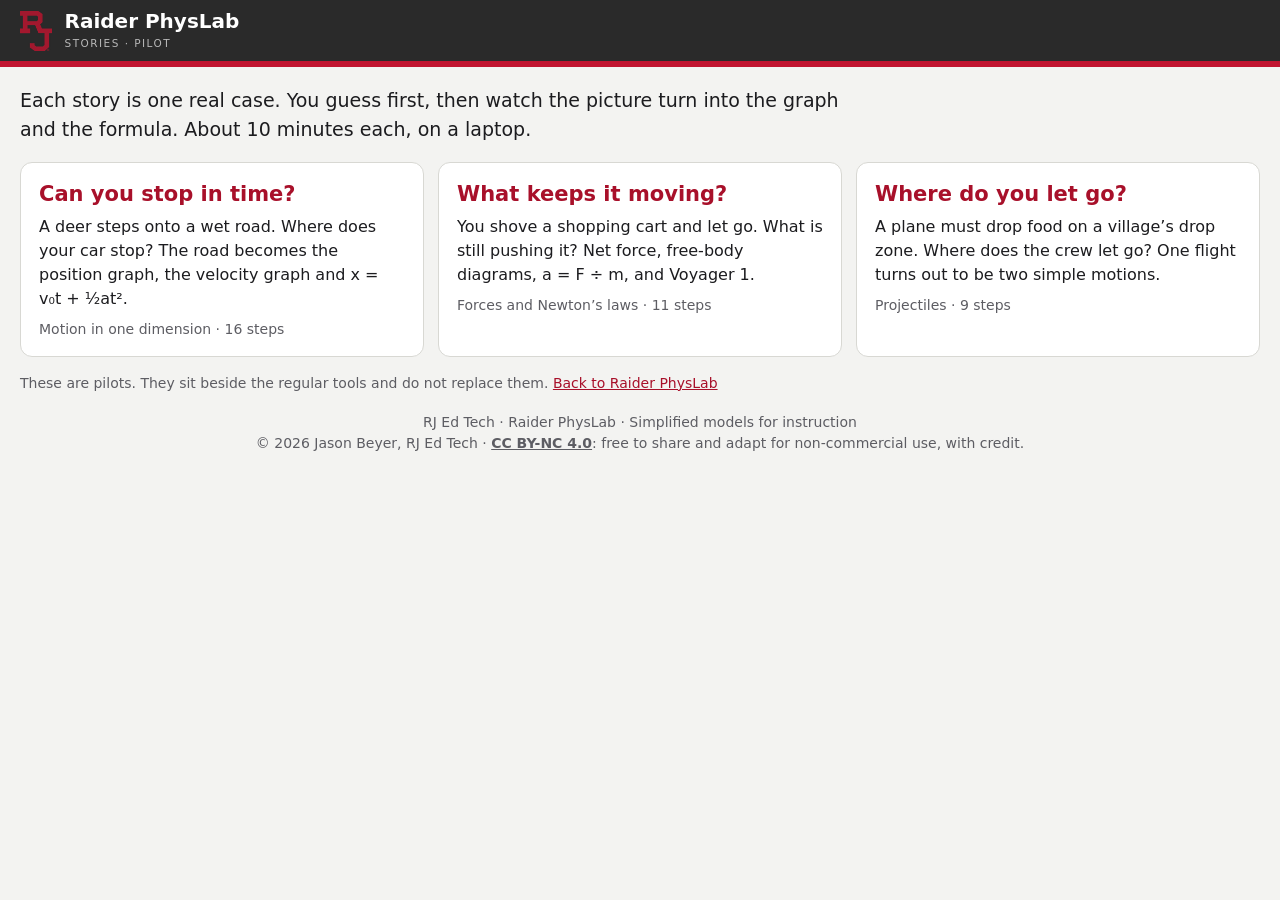
==== story/index.html @ 0ffe0995 "Story pages: Projectiles story (Where do you let go?), put-the-story-in-order cards, story index - s" ====
<!DOCTYPE html>
<html lang="en" data-theme="light">
<head>
<meta charset="utf-8">
<meta name="viewport" content="width=device-width, initial-scale=1">
<title>Stories · Raider PhysLab</title>
<meta name="description" content="Raider PhysLab stories: one real case each, where students predict first and watch the picture turn into the graph and the formula.">
<link rel="icon" href="../favicon.ico" sizes="any">
<link rel="icon" href="../favicon.svg" type="image/svg+xml">
<link rel="stylesheet" href="kit.css?v=20261120d">
</head>
<body>
<header class="mast"><div class="mast-in">
  <img src="[data-uri]" alt="RJ">
  <div><h1>Raider PhysLab</h1><p>Stories · pilot</p></div>
</div></header>
<main class="wrap">
  <p style="font-size:19px;max-width:820px">Each story is one real case. You guess first, then watch the picture turn into the graph and the formula. About 10 minutes each, on a laptop.</p>
  <ul class="stories">
    <li><a href="motion.html"><h2>Can you stop in time?</h2><p>A deer steps onto a wet road. Where does your car stop? The road becomes the position graph, the velocity graph and x = v₀t + ½at².</p><span class="small">Motion in one dimension · 16 steps</span></a></li>
    <li><a href="forces.html"><h2>What keeps it moving?</h2><p>You shove a shopping cart and let go. What is still pushing it? Net force, free-body diagrams, a = F ÷ m, and Voyager 1.</p><span class="small">Forces and Newton’s laws · 11 steps</span></a></li>
    <li><a href="projectile.html"><h2>Where do you let go?</h2><p>A plane must drop food on a village’s drop zone. Where does the crew let go? One flight turns out to be two simple motions.</p><span class="small">Projectiles · 9 steps</span></a></li>
  </ul>
  <p class="small">These are pilots. They sit beside the regular tools and do not replace them. <a href="../index.html">Back to Raider PhysLab</a></p>
  <p class="foot">RJ Ed Tech · Raider PhysLab · Simplified models for instruction<br>
  © 2026 Jason Beyer, RJ Ed Tech · <a href="https://creativecommons.org/licenses/by-nc/4.0/" target="_blank" rel="license noopener">CC BY-NC 4.0</a>: free to share and adapt for non-commercial use, with credit.</p>
</main>
<script data-goatcounter="https://rjedtech.goatcounter.com/count" async src="//gc.zgo.at/count.js"></script>
</body>
</html>
---- story/kit.css ----
:root{--bg:#f3f3f1;--card:#fff;--card2:#f7f7f5;--fg:#1c1c1f;--muted:#5d5d63;--line:#d8d8d3;--rj:#C11430;--rj-ink:#a8102a;--focus:#1f6feb;--good:#1b7339;
  --font:"Segoe UI",system-ui,-apple-system,Roboto,"Helvetica Neue",Arial,sans-serif}
*{box-sizing:border-box}
[hidden]{display:none!important}
html{color-scheme:light;overflow-x:clip}
body{margin:0;background:var(--bg);color:var(--fg);font:16px/1.5 var(--font);padding:0 16px 40px}
button,select,input,textarea{font:inherit;color:inherit}
:focus-visible{outline:2px solid var(--focus);outline-offset:2px}
a{color:var(--rj-ink)}
/* RJ Ed Tech masthead: suite standard (charcoal band, 6px Raider-red rule) */
.mast{background:#2a2a2a;border-bottom:6px solid var(--rj);margin:0 -16px 12px;padding:10px 16px;color:#fff}
.mast-in{max-width:1240px;margin:0 auto;display:flex;align-items:center;gap:13px;flex-wrap:wrap}
.mast img{height:40px;width:auto;display:block}
.mast h1{font-size:20px;font-weight:700;line-height:1.15;margin:0}
.mast p{color:#b8b8b8;font-size:10.5px;letter-spacing:.14em;text-transform:uppercase;margin:3px 0 0;line-height:1.45}
.wrap{max-width:1240px;margin:0 auto}
.chs{display:flex;flex-wrap:wrap;gap:6px;margin:0 0 0 auto;padding:0;list-style:none}
.chs button{border:1px solid rgba(255,255,255,.28);background:none;border-radius:999px;padding:5px 10px;font-size:14px;font-weight:600;color:#c9c9c9;cursor:pointer}
.chs button b{color:#ff8a9c;margin-right:5px}
.chs button.seen{color:#fff}
.chs button:hover{background:rgba(255,255,255,.1)}
.chs button[aria-current="step"]{background:var(--rj);border-color:var(--rj);color:#fff}
.chs button[aria-current="step"] b{color:#fff}
.stage{background:var(--card);border:1px solid var(--line);border-radius:12px;overflow:hidden;margin:0 auto;line-height:0}
canvas{display:block;width:100%;touch-action:none}
.talk{max-width:1240px;margin:10px auto 0;display:grid;grid-template-columns:1fr auto;gap:8px 20px;align-items:start}
.cap{font-size:19px;line-height:1.4;margin:0;min-height:54px;text-wrap:pretty}
.cap b{font-weight:700}
.alt{grid-column:1/-1;background:#fff4dc;border:1px solid #e6cf9a;border-radius:8px;padding:8px 12px;font-size:16px;margin:0}
.row2{grid-column:1/-1;display:flex;flex-wrap:wrap;gap:8px 14px;align-items:center;min-height:40px}
.act{display:flex;flex-wrap:wrap;gap:8px 18px;align-items:center}
.tools{margin-left:auto;display:flex;gap:6px;align-items:center;flex-wrap:wrap}
.btn.sm{padding:6px 10px;font-size:14px;font-weight:600}
.act label{display:flex;align-items:center;gap:10px;font-weight:600;font-size:15px}
.act input[type=range]{width:160px;accent-color:var(--rj)}
.act output{font-weight:700;min-width:118px;font-variant-numeric:tabular-nums}
.seg{display:inline-flex;border:1px solid var(--line);border-radius:10px;overflow:hidden;background:var(--card)}
.seg button{border:0;background:none;padding:8px 14px;font-weight:600;cursor:pointer;border-right:1px solid var(--line)}
.seg button:last-child{border-right:0}
.seg button[aria-pressed="true"]{background:var(--fg);color:#fff}
.seg button.done:not([aria-pressed="true"]){background:#e9f4ec}
.choice{border:2px solid var(--line);background:var(--card);border-radius:10px;padding:8px 18px;font-weight:700;font-size:17px;cursor:pointer}
.choice:hover{border-color:var(--fg)}
.choice.right{border-color:var(--good);background:#e9f4ec}
.choice.wrong{border-color:#b3261e;background:#fbeceb}
.navs{display:flex;gap:8px;align-items:center;justify-content:flex-end;flex-wrap:wrap}
.btn{border:1px solid var(--line);background:var(--card);border-radius:10px;padding:9px 16px;font-weight:600;cursor:pointer;white-space:nowrap}
.btn:hover{border-color:var(--fg)}
.btn.pri{background:var(--rj);border-color:var(--rj);color:#fff;font-size:17px;padding:9px 22px}
.btn.pri:hover{background:var(--rj-ink)}
.btn.pri.wait{background:#b9b9b4;border-color:#b9b9b4;cursor:default}
.btn[aria-pressed="true"]{background:var(--fg);color:#fff;border-color:var(--fg)}
.hint{font-size:15px;color:var(--muted);font-weight:600}
.count{font-size:14px;color:var(--muted);margin-right:4px;white-space:nowrap}
.card{max-width:1240px;margin:16px auto 0;background:var(--card);border:1px solid var(--line);border-radius:12px;padding:14px 18px}
.card h2{font-size:18px;margin:0 0 8px}
.card label{display:block;font-weight:600;margin:10px 0 4px}
.card textarea,.card input[type=text]{width:100%;border:1px solid var(--line);border-radius:8px;padding:8px 10px;background:var(--card2)}
.card textarea{min-height:64px;resize:vertical}
.card .row{display:flex;flex-wrap:wrap;gap:6px 18px;font-weight:500}
.card .row label{display:flex;gap:6px;align-items:center;margin:0;font-weight:500}
.card summary{font-weight:700;cursor:pointer}
.card li{margin:4px 0}
.small{font-size:14px;color:var(--muted)}
.foot{margin-top:18px;font-size:14px;color:var(--muted);text-align:center}
.foot a{color:inherit;font-weight:600}
@media (max-width:700px){.talk{grid-template-columns:1fr}.navs{justify-content:flex-start}.tools{margin-left:0}.cap{font-size:17px}.rot{display:block!important}}
.rot{display:none;background:#fff4dc;border:1px solid #e6cf9a;border-radius:8px;padding:8px 12px;margin:0 0 10px;font-size:15px}
.chip{display:inline-block;border:1px solid var(--line);border-radius:999px;padding:2px 10px;margin:2px 4px 2px 0;font-size:14px;color:var(--muted);background:var(--card2)}
.chip.on{background:#e9f4ec;border-color:var(--good);color:var(--good);font-weight:700}
.ord{list-style:none;margin:4px 0 0;padding:0;counter-reset:o}
.ord li{counter-increment:o;display:flex;align-items:center;gap:10px;border:1px solid var(--line);border-radius:10px;padding:6px 8px 6px 12px;margin:6px 0;background:var(--card2)}
.ord li::before{content:counter(o);font-weight:700;color:var(--rj-ink);min-width:1.2em}
.ordt{flex:1}
.ordb{display:flex;gap:4px}
.ordb button:disabled{opacity:.35;cursor:default}
.okmsg{color:var(--good)!important;font-weight:700}
.stories{list-style:none;padding:0;margin:16px 0;display:grid;grid-template-columns:repeat(auto-fit,minmax(300px,1fr));gap:14px}
.stories a{display:block;background:var(--card);border:1px solid var(--line);border-radius:12px;padding:16px 18px;text-decoration:none;color:var(--fg);height:100%}
.stories a:hover{border-color:var(--fg)}
.stories h2{font-size:21px;margin:0 0 4px;color:var(--rj-ink)}
.stories p{margin:4px 0}
.stories .small{display:block;margin-top:8px}
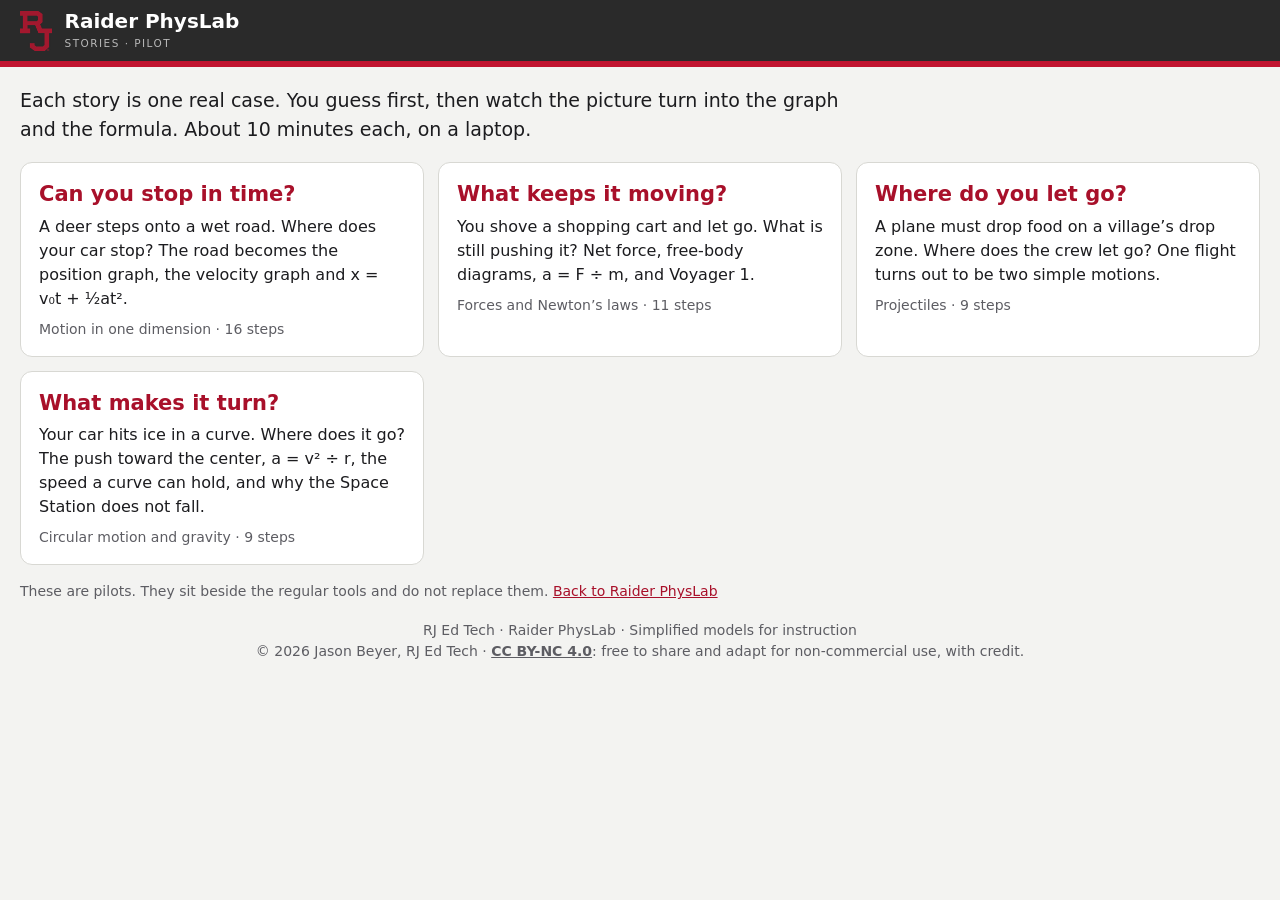
==== commit c91d43af: "Story pilot 4: What makes it turn? (circular motion and gravity) New unlinked story page story/circu" ====
--- a/story/index.html
+++ b/story/index.html
@@ -7,7 +7,7 @@
 <meta name="description" content="Raider PhysLab stories: one real case each, where students predict first and watch the picture turn into the graph and the formula.">
 <link rel="icon" href="../favicon.ico" sizes="any">
 <link rel="icon" href="../favicon.svg" type="image/svg+xml">
-<link rel="stylesheet" href="kit.css?v=20261120d">
+<link rel="stylesheet" href="kit.css?v=20261121a">
 </head>
 <body>
 <header class="mast"><div class="mast-in">
@@ -20,6 +20,7 @@
     <li><a href="motion.html"><h2>Can you stop in time?</h2><p>A deer steps onto a wet road. Where does your car stop? The road becomes the position graph, the velocity graph and x = v₀t + ½at².</p><span class="small">Motion in one dimension · 16 steps</span></a></li>
     <li><a href="forces.html"><h2>What keeps it moving?</h2><p>You shove a shopping cart and let go. What is still pushing it? Net force, free-body diagrams, a = F ÷ m, and Voyager 1.</p><span class="small">Forces and Newton’s laws · 11 steps</span></a></li>
     <li><a href="projectile.html"><h2>Where do you let go?</h2><p>A plane must drop food on a village’s drop zone. Where does the crew let go? One flight turns out to be two simple motions.</p><span class="small">Projectiles · 9 steps</span></a></li>
+    <li><a href="circular.html"><h2>What makes it turn?</h2><p>Your car hits ice in a curve. Where does it go? The push toward the center, a = v² ÷ r, the speed a curve can hold, and why the Space Station does not fall.</p><span class="small">Circular motion and gravity · 9 steps</span></a></li>
   </ul>
   <p class="small">These are pilots. They sit beside the regular tools and do not replace them. <a href="../index.html">Back to Raider PhysLab</a></p>
   <p class="foot">RJ Ed Tech · Raider PhysLab · Simplified models for instruction<br>
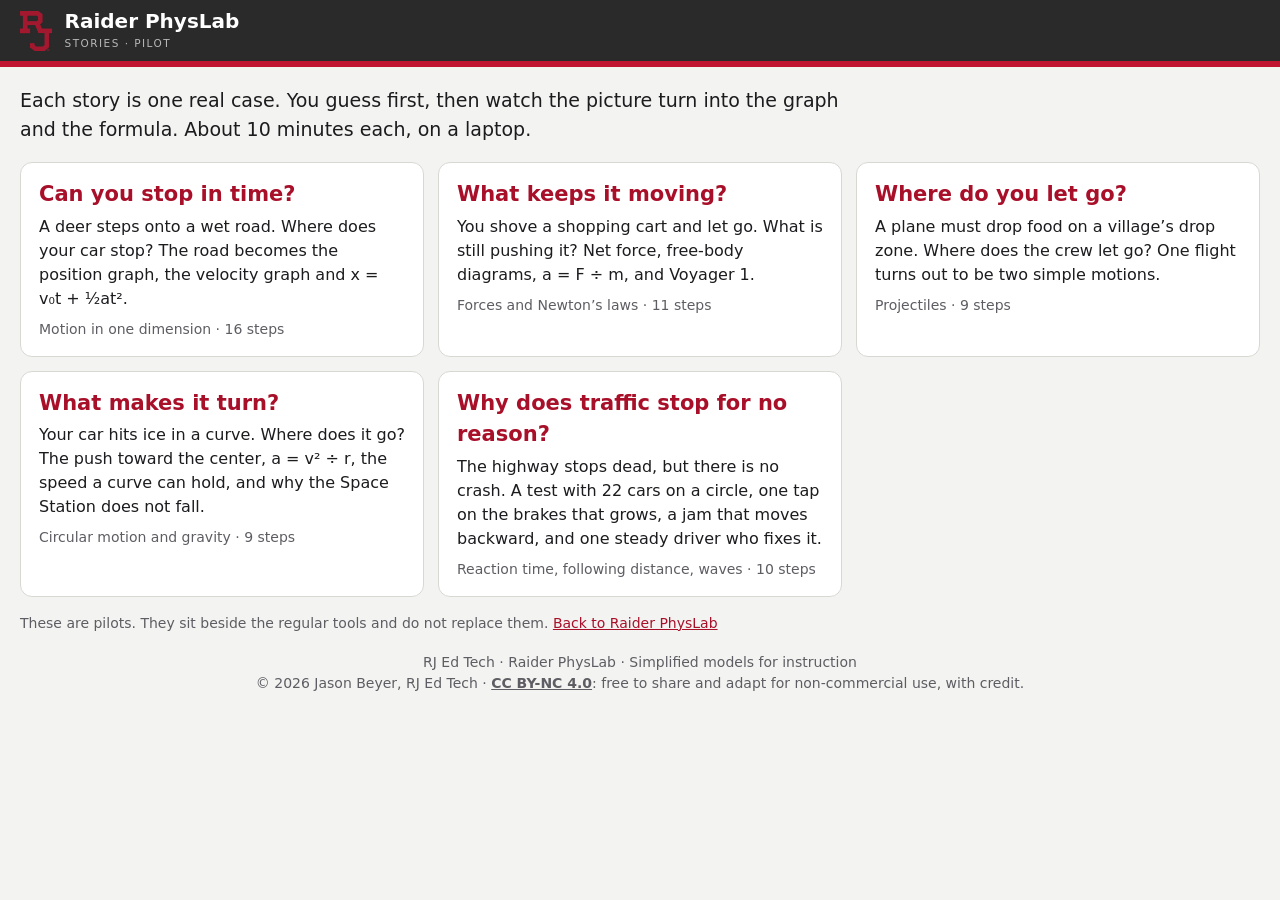
==== commit 90c105c2: "Add story page: Why does traffic stop for no reason? (stop-and-go waves) Ten steps: guess what stopp" ====
--- a/story/index.html
+++ b/story/index.html
@@ -21,6 +21,7 @@
     <li><a href="forces.html"><h2>What keeps it moving?</h2><p>You shove a shopping cart and let go. What is still pushing it? Net force, free-body diagrams, a = F ÷ m, and Voyager 1.</p><span class="small">Forces and Newton’s laws · 11 steps</span></a></li>
     <li><a href="projectile.html"><h2>Where do you let go?</h2><p>A plane must drop food on a village’s drop zone. Where does the crew let go? One flight turns out to be two simple motions.</p><span class="small">Projectiles · 9 steps</span></a></li>
     <li><a href="circular.html"><h2>What makes it turn?</h2><p>Your car hits ice in a curve. Where does it go? The push toward the center, a = v² ÷ r, the speed a curve can hold, and why the Space Station does not fall.</p><span class="small">Circular motion and gravity · 9 steps</span></a></li>
+    <li><a href="traffic.html"><h2>Why does traffic stop for no reason?</h2><p>The highway stops dead, but there is no crash. A test with 22 cars on a circle, one tap on the brakes that grows, a jam that moves backward, and one steady driver who fixes it.</p><span class="small">Reaction time, following distance, waves · 10 steps</span></a></li>
   </ul>
   <p class="small">These are pilots. They sit beside the regular tools and do not replace them. <a href="../index.html">Back to Raider PhysLab</a></p>
   <p class="foot">RJ Ed Tech · Raider PhysLab · Simplified models for instruction<br>
